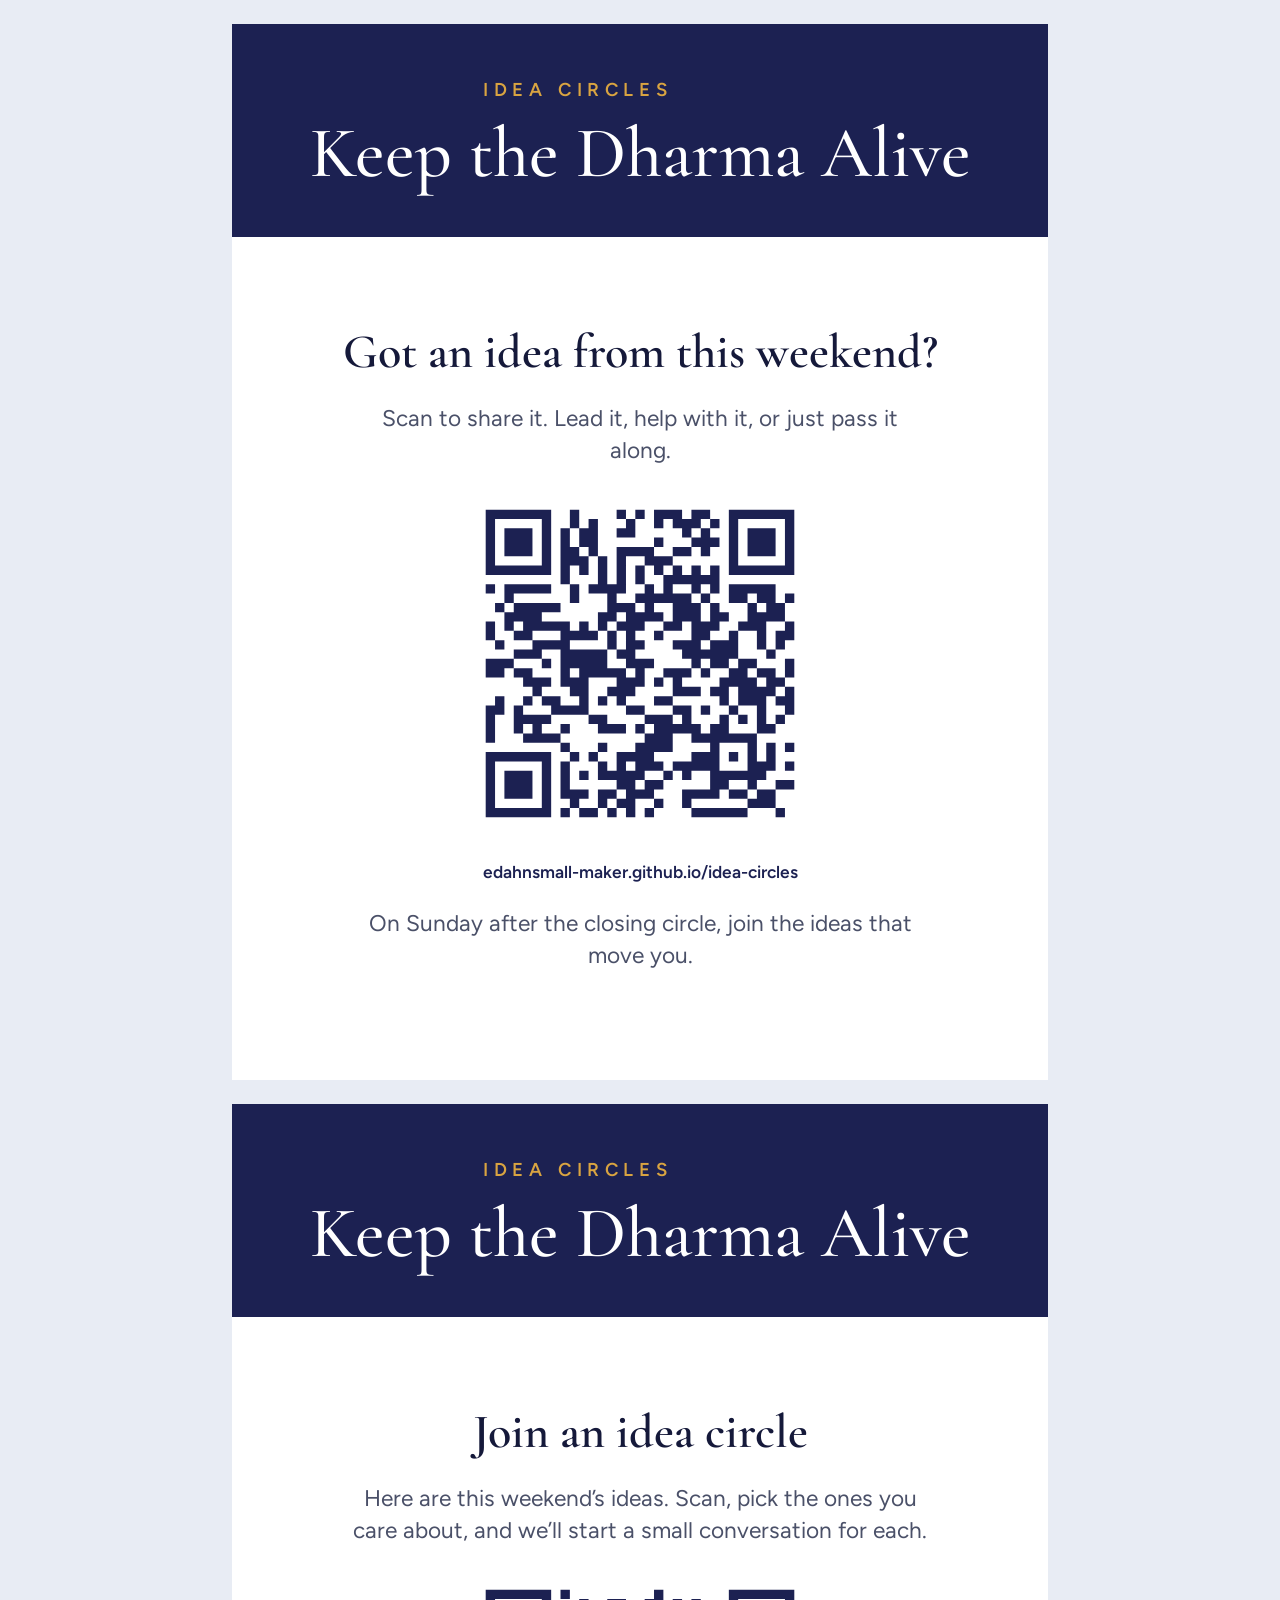
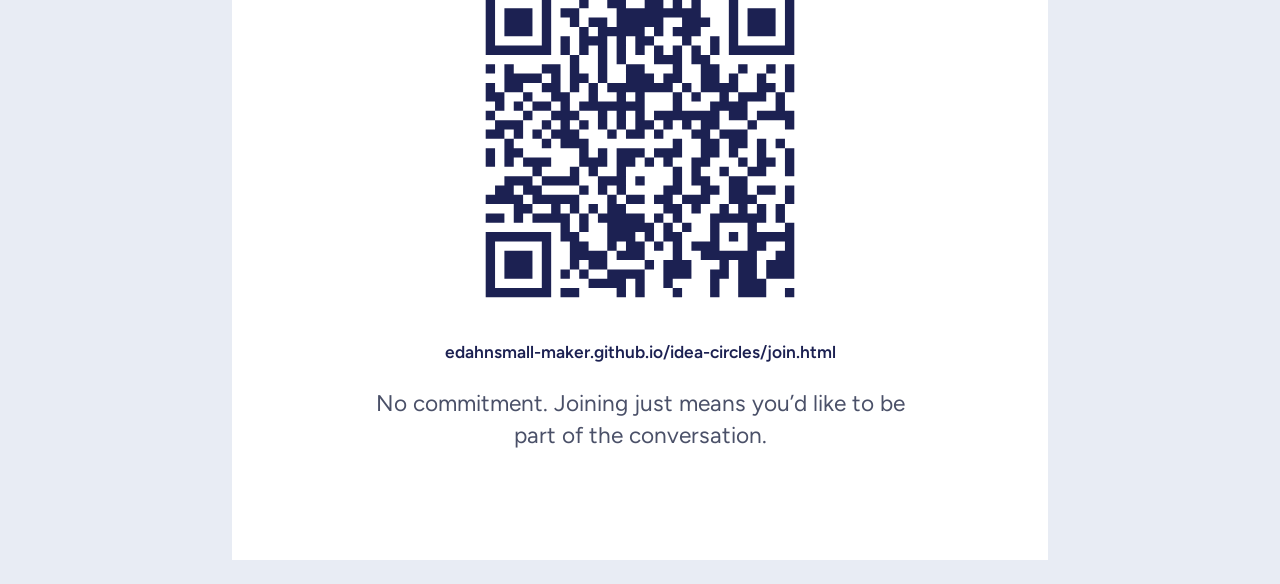
==== sign.html @ 5633e47b "Idea Circles: Saturday idea page, Sunday sign-up page, printable signs Pages for Dharma Teacher Week" ====
<!doctype html>
<html lang="en">
<head>
<meta charset="utf-8">
<meta name="viewport" content="width=device-width, initial-scale=1">
<title>Idea Circles signs · print</title>
<link rel="preconnect" href="https://fonts.googleapis.com">
<link href="https://fonts.googleapis.com/css2?family=Cormorant+Garamond:wght@500;600&family=Figtree:wght@400;600;700&display=swap" rel="stylesheet">
<style>
  @page { size: letter; margin: 0; }
  * { box-sizing: border-box; }
  body { margin: 0; background: #E8ECF4; font-family: 'Figtree', Arial, sans-serif; color: #15193A; }
  .sheet { width: 8.5in; height: 11in; margin: 24px auto; background: #fff; display: flex; flex-direction: column;
           align-items: center; text-align: center; overflow: hidden; break-after: page; }
  .top { width: 100%; background: #1C2152; color: #fff; padding: .55in .6in .5in; }
  .eyebrow { text-transform: uppercase; letter-spacing: .3em; font-size: 14pt; font-weight: 600; color: #D9A441; margin: 0 0 .15in; }
  h1 { font-family: 'Cormorant Garamond', Georgia, serif; font-weight: 500; font-size: 54pt; line-height: 1; margin: 0; }
  .body { flex: 1; display: flex; flex-direction: column; align-items: center; justify-content: center; padding: .4in .7in .6in; gap: .25in; }
  h2 { font-family: 'Cormorant Garamond', Georgia, serif; font-weight: 600; font-size: 36pt; line-height: 1.1; margin: 0; }
  p { font-size: 17pt; line-height: 1.4; margin: 0; color: #4A5068; max-width: 6in; }
  img { width: 3.6in; height: 3.6in; }
  .url { font-size: 13pt; color: #1C2152; font-weight: 600; }
  @media print { body { background: #fff; } .sheet { margin: 0; } }
</style>
</head>
<body>

<section class="sheet">
  <div class="top">
    <p class="eyebrow">Idea Circles</p>
    <h1>Keep the Dharma Alive</h1>
  </div>
  <div class="body">
    <h2>Got an idea from this weekend?</h2>
    <p>Scan to share it. Lead it, help with it, or just pass it along.</p>
    <img src="qr-idea.svg" alt="QR code to share an idea">
    <p class="url">edahnsmall-maker.github.io/idea-circles</p>
    <p>On Sunday after the closing circle, join the ideas that move you.</p>
  </div>
</section>

<section class="sheet">
  <div class="top">
    <p class="eyebrow">Idea Circles</p>
    <h1>Keep the Dharma Alive</h1>
  </div>
  <div class="body">
    <h2>Join an idea circle</h2>
    <p>Here are this weekend’s ideas. Scan, pick the ones you care about, and we’ll start a small conversation for each.</p>
    <img src="qr-join.svg" alt="QR code to join an idea circle">
    <p class="url">edahnsmall-maker.github.io/idea-circles/join.html</p>
    <p>No commitment. Joining just means you’d like to be part of the conversation.</p>
  </div>
</section>

</body>
</html>
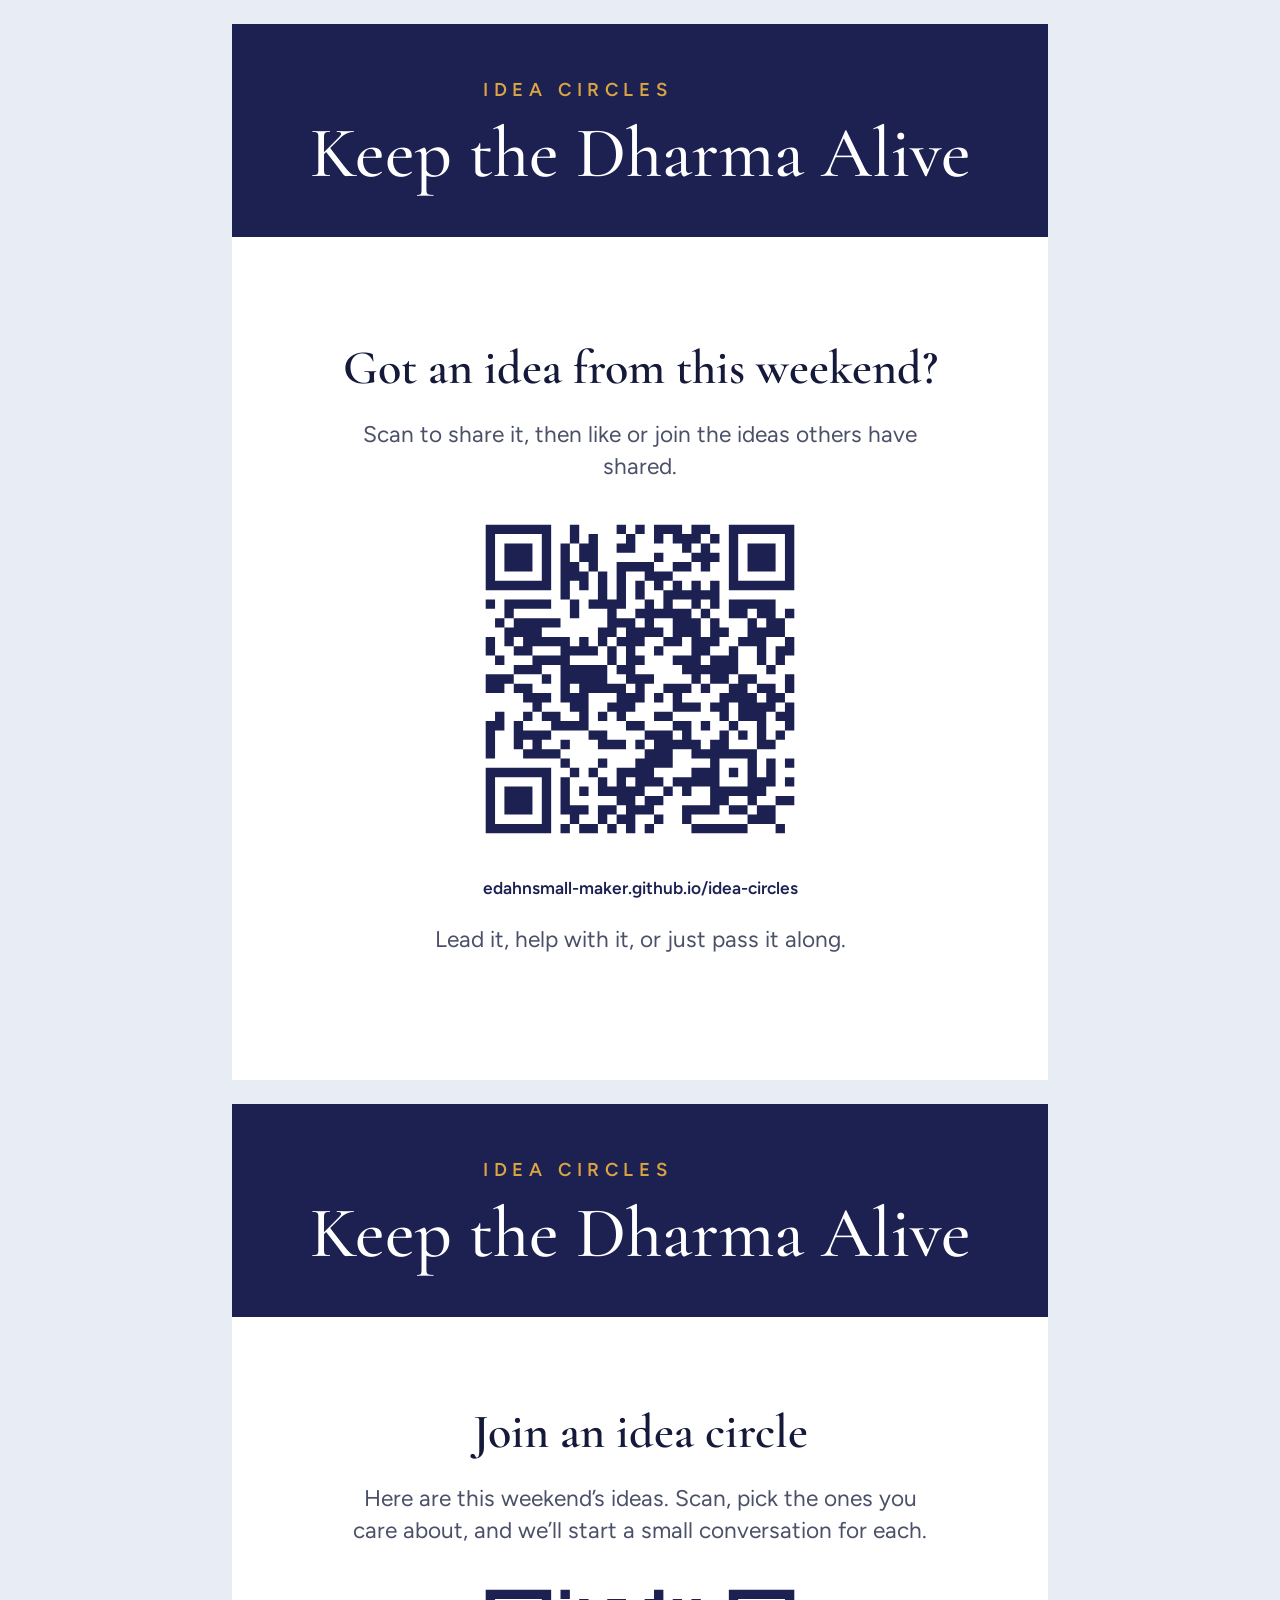
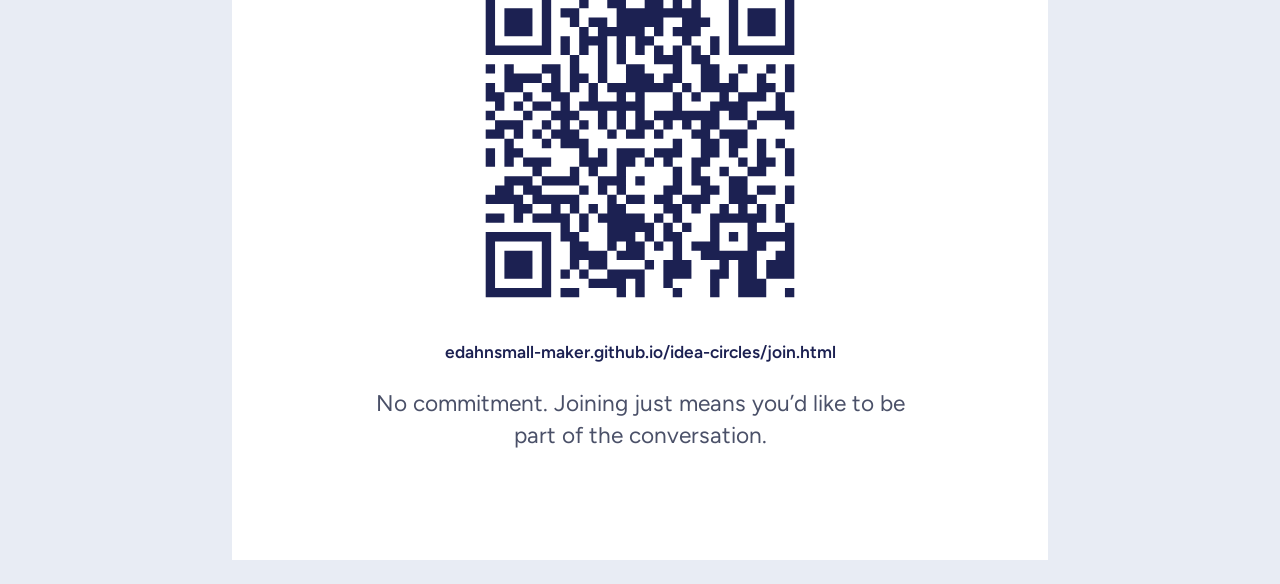
==== commit d8b7c6cc: "Ideas tab: see everyone's ideas, like or join them The share form and the idea list are two tabs on " ====
--- a/sign.html
+++ b/sign.html
@@ -32,10 +32,10 @@
   </div>
   <div class="body">
     <h2>Got an idea from this weekend?</h2>
-    <p>Scan to share it. Lead it, help with it, or just pass it along.</p>
+    <p>Scan to share it, then like or join the ideas others have shared.</p>
     <img src="qr-idea.svg" alt="QR code to share an idea">
     <p class="url">edahnsmall-maker.github.io/idea-circles</p>
-    <p>On Sunday after the closing circle, join the ideas that move you.</p>
+    <p>Lead it, help with it, or just pass it along.</p>
   </div>
 </section>
 
